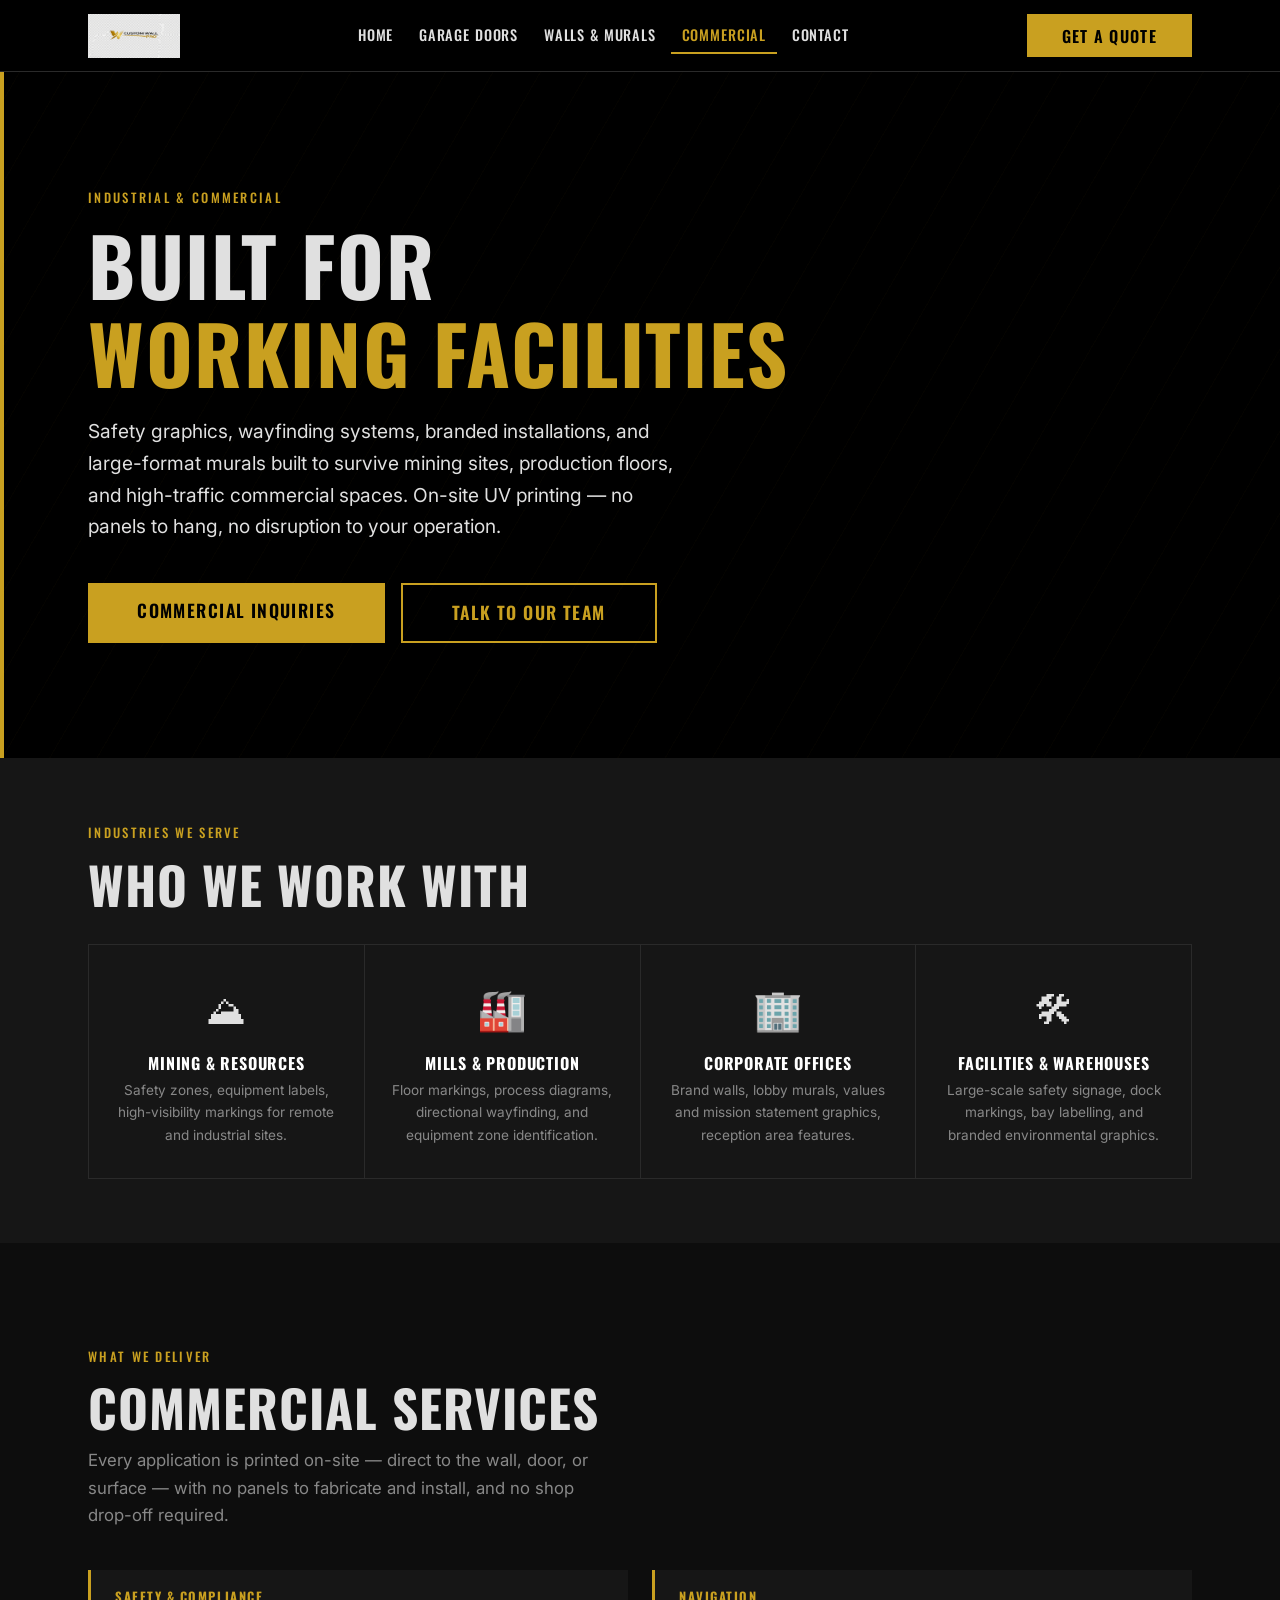
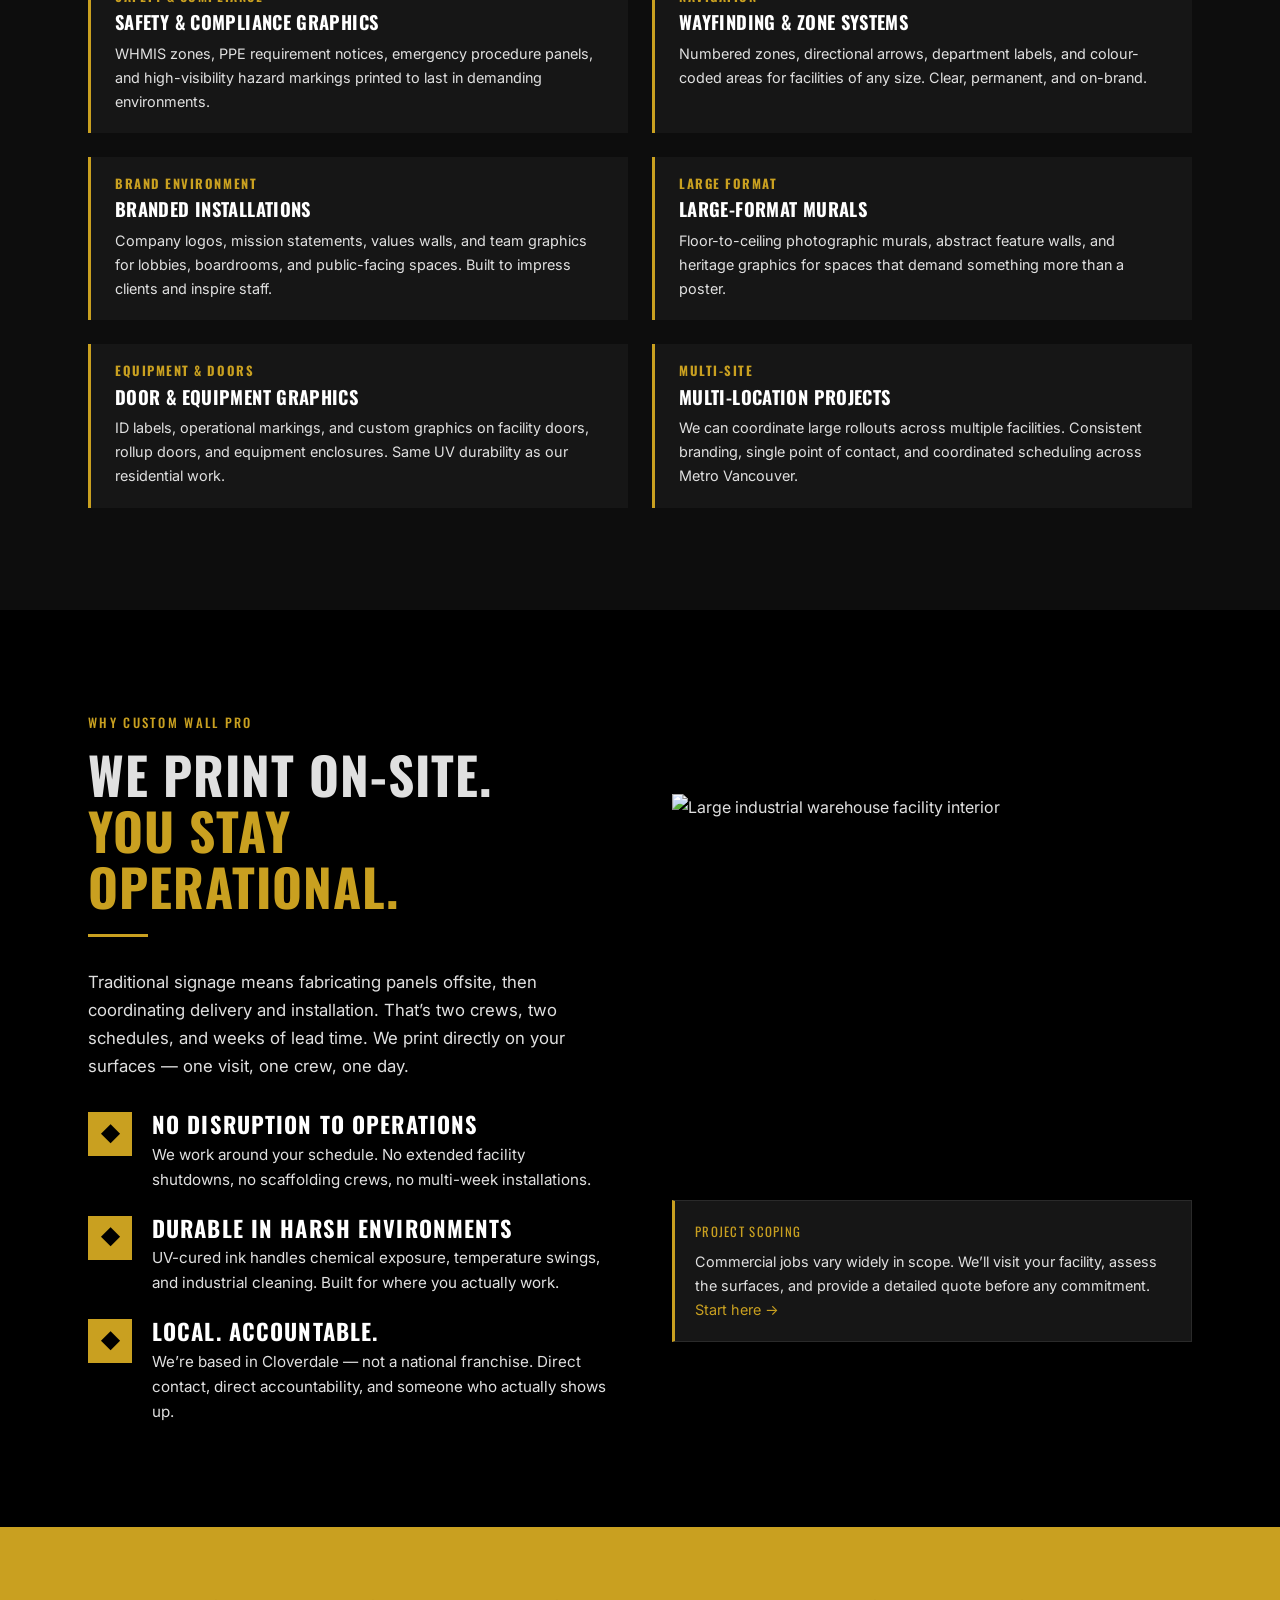
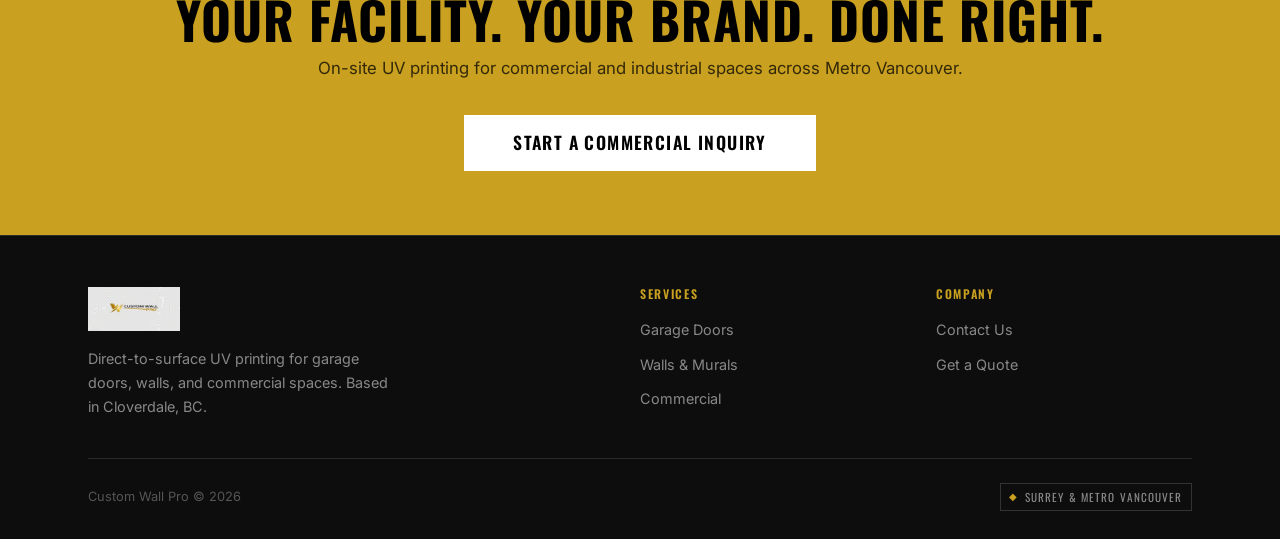
==== commercial.html @ 147f0be0 "Initial commit of Custom Wall Pro static site Six-page marketing site (home, garage doors, walls & m" ====
<!DOCTYPE html>
<html lang="en">
<head>
  <meta charset="UTF-8">
  <meta name="viewport" content="width=device-width, initial-scale=1.0">
  <meta name="description" content="Commercial and industrial UV printing — safety graphics, wayfinding, large-format murals, and branded installations for mining, mills, and corporate facilities. Metro Vancouver.">
  <title>Commercial &amp; Industrial UV Printing | Custom Wall Pro</title>
  <link rel="preconnect" href="https://fonts.googleapis.com">
  <link rel="preconnect" href="https://fonts.gstatic.com" crossorigin>
  <link rel="stylesheet" href="https://fonts.googleapis.com/css2?family=Oswald:wght@400;500;600;700&family=Inter:wght@400;500;600&display=swap">
  <link rel="stylesheet" href="style.css">
  <style>
    .page-hero {
      padding-block: clamp(4rem, 9vw, 8rem);
      background: var(--black);
      position: relative;
      overflow: hidden;
    }
    .page-hero::before {
      content: '';
      position: absolute;
      top: 0; left: 0;
      width: 4px; height: 100%;
      background: var(--gold);
    }
    .page-hero::after {
      content: '';
      position: absolute;
      inset: 0;
      background: repeating-linear-gradient(
        -60deg, transparent, transparent 40px,
        rgba(184,134,11,0.025) 40px, rgba(184,134,11,0.025) 41px
      );
      pointer-events: none;
    }
    .page-hero .container { position: relative; z-index: 2; }

    .industry-grid {
      display: grid;
      gap: 1px;
      background: var(--border);
      border: 1px solid var(--border);
    }
    @media (min-width: 600px) {
      .industry-grid { grid-template-columns: repeat(2, 1fr); }
    }
    @media (min-width: 900px) {
      .industry-grid { grid-template-columns: repeat(4, 1fr); }
    }
    .industry-cell {
      background: var(--black-3);
      padding: 2rem 1.5rem;
      text-align: center;
    }
    .industry-cell .ind-icon {
      font-size: 2.5rem;
      display: block;
      margin-bottom: 0.75rem;
    }
    .industry-cell h4 {
      color: var(--white);
      font-size: 1rem;
      margin-bottom: 0.4rem;
    }
    .industry-cell p {
      color: var(--muted);
      font-size: 0.85rem;
    }

    .service-list {
      display: grid;
      gap: 1.5rem;
    }
    @media (min-width: 680px) {
      .service-list { grid-template-columns: repeat(2, 1fr); }
    }
    .service-block {
      border-left: 3px solid var(--gold);
      padding: 1.25rem 1.5rem;
      background: var(--black-3);
    }
    .service-block h4 {
      color: var(--gold);
      font-family: var(--font-head);
      font-size: 0.8rem;
      letter-spacing: 0.12em;
      text-transform: uppercase;
      margin-bottom: 0.5rem;
    }
    .service-block h3 {
      color: var(--white);
      font-size: 1.15rem;
      margin-bottom: 0.6rem;
    }
    .service-block p {
      color: var(--text);
      font-size: 0.9rem;
    }
  </style>
</head>
<body>

<!-- ── NAV ── -->
<nav class="nav" role="navigation" aria-label="Main navigation">
  <div class="container nav-inner">
    <a href="index.html" class="nav-logo" aria-label="Custom Wall Pro — Home">
      <img src="logo.png?v=2" alt="Custom Wall Pro" class="nav-logo-img">
    </a>
    <button class="nav-toggle" id="navToggle" aria-label="Open menu" aria-expanded="false">
      <span></span><span></span><span></span>
    </button>
    <nav class="nav-links" aria-label="Primary">
      <a href="index.html">Home</a>
      <a href="garage-doors.html">Garage Doors</a>
      <a href="walls-murals.html">Walls &amp; Murals</a>
      <a href="commercial.html">Commercial</a>
      <a href="contact.html">Contact</a>
    </nav>
    <a href="quote.html" class="btn btn-gold nav-cta">Get a Quote</a>
  </div>
</nav>
<div class="nav-drawer" id="navDrawer" aria-label="Mobile menu">
  <a href="index.html">Home</a>
  <a href="garage-doors.html">Garage Doors</a>
  <a href="walls-murals.html">Walls &amp; Murals</a>
  <a href="commercial.html">Commercial</a>
  <a href="contact.html">Contact</a>
  <a href="quote.html" class="btn btn-gold">Get a Free Quote</a>
</div>

<!-- ── PAGE HERO ── -->
<section class="page-hero" aria-labelledby="page-heading">
  <div class="container">
    <span class="eyebrow">Industrial &amp; Commercial</span>
    <h1 id="page-heading">Built for<br><span class="text-gold">Working Facilities</span></h1>
    <p class="hero-sub" style="margin-top:1.25rem;max-width:600px;">
      Safety graphics, wayfinding systems, branded installations, and large-format murals
      built to survive mining sites, production floors, and high-traffic commercial spaces.
      On-site UV printing &mdash; no panels to hang, no disruption to your operation.
    </p>
    <div style="margin-top:2.5rem;display:flex;flex-wrap:wrap;gap:1rem;">
      <a href="quote.html" class="btn btn-gold btn-lg">Commercial Inquiries</a>
      <a href="contact.html" class="btn btn-outline btn-lg">Talk to Our Team</a>
    </div>
  </div>
</section>

<!-- ── INDUSTRIES ── -->
<section class="section--sm bg-dark-2" aria-labelledby="industries-heading">
  <div class="container">
    <span class="eyebrow">Industries We Serve</span>
    <h2 id="industries-heading" style="margin-bottom:2rem;">Who We Work With</h2>
    <div class="industry-grid" role="list">
      <div class="industry-cell" role="listitem">
        <span class="ind-icon" aria-hidden="true">&#9968;</span>
        <h4>Mining &amp; Resources</h4>
        <p>Safety zones, equipment labels, high-visibility markings for remote and industrial sites.</p>
      </div>
      <div class="industry-cell" role="listitem">
        <span class="ind-icon" aria-hidden="true">&#127981;</span>
        <h4>Mills &amp; Production</h4>
        <p>Floor markings, process diagrams, directional wayfinding, and equipment zone identification.</p>
      </div>
      <div class="industry-cell" role="listitem">
        <span class="ind-icon" aria-hidden="true">&#127970;</span>
        <h4>Corporate Offices</h4>
        <p>Brand walls, lobby murals, values and mission statement graphics, reception area features.</p>
      </div>
      <div class="industry-cell" role="listitem">
        <span class="ind-icon" aria-hidden="true">&#128736;</span>
        <h4>Facilities &amp; Warehouses</h4>
        <p>Large-scale safety signage, dock markings, bay labelling, and branded environmental graphics.</p>
      </div>
    </div>
  </div>
</section>

<!-- ── SERVICES ── -->
<section class="section bg-dark" aria-labelledby="services-heading">
  <div class="container">
    <span class="eyebrow">What We Deliver</span>
    <h2 id="services-heading" style="margin-bottom:0.75rem;">Commercial Services</h2>
    <p style="color:var(--muted);margin-bottom:2.5rem;max-width:520px;">
      Every application is printed on-site &mdash; direct to the wall, door, or surface &mdash;
      with no panels to fabricate and install, and no shop drop-off required.
    </p>
    <div class="service-list" role="list">
      <div class="service-block" role="listitem">
        <h4>Safety &amp; Compliance</h4>
        <h3>Safety &amp; Compliance Graphics</h3>
        <p>WHMIS zones, PPE requirement notices, emergency procedure panels, and high-visibility
          hazard markings printed to last in demanding environments.</p>
      </div>
      <div class="service-block" role="listitem">
        <h4>Navigation</h4>
        <h3>Wayfinding &amp; Zone Systems</h3>
        <p>Numbered zones, directional arrows, department labels, and colour-coded areas
          for facilities of any size. Clear, permanent, and on-brand.</p>
      </div>
      <div class="service-block" role="listitem">
        <h4>Brand Environment</h4>
        <h3>Branded Installations</h3>
        <p>Company logos, mission statements, values walls, and team graphics for lobbies,
          boardrooms, and public-facing spaces. Built to impress clients and inspire staff.</p>
      </div>
      <div class="service-block" role="listitem">
        <h4>Large Format</h4>
        <h3>Large-Format Murals</h3>
        <p>Floor-to-ceiling photographic murals, abstract feature walls, and heritage graphics
          for spaces that demand something more than a poster.</p>
      </div>
      <div class="service-block" role="listitem">
        <h4>Equipment &amp; Doors</h4>
        <h3>Door &amp; Equipment Graphics</h3>
        <p>ID labels, operational markings, and custom graphics on facility doors,
          rollup doors, and equipment enclosures. Same UV durability as our residential work.</p>
      </div>
      <div class="service-block" role="listitem">
        <h4>Multi-Site</h4>
        <h3>Multi-Location Projects</h3>
        <p>We can coordinate large rollouts across multiple facilities. Consistent branding,
          single point of contact, and coordinated scheduling across Metro Vancouver.</p>
      </div>
    </div>
  </div>
</section>

<!-- ── WHY US ── -->
<section class="section bg-black" aria-labelledby="why-heading">
  <div class="container">
    <div class="two-col">
      <div>
        <span class="eyebrow">Why Custom Wall Pro</span>
        <h2 id="why-heading">We Print On-Site.<br><span class="text-gold">You Stay Operational.</span></h2>
        <div class="gold-rule"></div>
        <p style="margin-bottom:2rem;">
          Traditional signage means fabricating panels offsite, then coordinating delivery
          and installation. That&rsquo;s two crews, two schedules, and weeks of lead time.
          We print directly on your surfaces &mdash; one visit, one crew, one day.
        </p>
        <div class="feature-list" role="list">
          <div class="feature-item" role="listitem">
            <div class="feature-icon" aria-hidden="true">&#9670;</div>
            <div class="feature-text">
              <h4>No Disruption to Operations</h4>
              <p>We work around your schedule. No extended facility shutdowns, no scaffolding crews, no multi-week installations.</p>
            </div>
          </div>
          <div class="feature-item" role="listitem">
            <div class="feature-icon" aria-hidden="true">&#9670;</div>
            <div class="feature-text">
              <h4>Durable in Harsh Environments</h4>
              <p>UV-cured ink handles chemical exposure, temperature swings, and industrial cleaning. Built for where you actually work.</p>
            </div>
          </div>
          <div class="feature-item" role="listitem">
            <div class="feature-icon" aria-hidden="true">&#9670;</div>
            <div class="feature-text">
              <h4>Local. Accountable.</h4>
              <p>We&rsquo;re based in Cloverdale &mdash; not a national franchise. Direct contact, direct accountability, and someone who actually shows up.</p>
            </div>
          </div>
        </div>
      </div>
      <div class="two-col-img">
        <img src="https://images.unsplash.com/photo-1504307651254-35680f356dfd?auto=format&fit=crop&w=800&q=80" alt="Large industrial warehouse facility interior" loading="lazy">
        <div style="margin-top:1rem;background:var(--black-3);border:1px solid var(--border);border-left:3px solid var(--gold);padding:1.25rem;">
          <p style="font-family:var(--font-head);font-size:0.8rem;letter-spacing:0.1em;text-transform:uppercase;color:var(--gold);margin-bottom:0.5rem;">Project Scoping</p>
          <p style="font-size:0.9rem;color:var(--text);">
            Commercial jobs vary widely in scope. We&rsquo;ll visit your facility, assess the surfaces,
            and provide a detailed quote before any commitment.
            <a href="quote.html" style="color:var(--gold);"> Start here &rarr;</a>
          </p>
        </div>
      </div>
    </div>
  </div>
</section>

<!-- ── CTA ── -->
<section class="callout-strip" aria-label="Call to action">
  <div class="container">
    <h2>Your Facility. Your Brand. Done Right.</h2>
    <p>On-site UV printing for commercial and industrial spaces across Metro Vancouver.</p>
    <a href="quote.html" class="btn btn-white btn-lg">Start a Commercial Inquiry</a>
  </div>
</section>

<!-- ── FOOTER ── -->
<footer class="footer" role="contentinfo">
  <div class="container">
    <div class="footer-grid">
      <div class="footer-brand">
        <a href="index.html" class="nav-logo" aria-label="Custom Wall Pro">
          <img src="logo.png?v=2" alt="Custom Wall Pro" class="nav-logo-img nav-logo-img--sm">
        </a>
        <p>Direct-to-surface UV printing for garage doors, walls, and commercial spaces. Based in Cloverdale, BC.</p>
      </div>
      <div class="footer-col">
        <h4>Services</h4>
        <ul>
          <li><a href="garage-doors.html">Garage Doors</a></li>
          <li><a href="walls-murals.html">Walls &amp; Murals</a></li>
          <li><a href="commercial.html">Commercial</a></li>
        </ul>
      </div>
      <div class="footer-col">
        <h4>Company</h4>
        <ul>
          <li><a href="contact.html">Contact Us</a></li>
          <li><a href="quote.html">Get a Quote</a></li>
        </ul>
      </div>
    </div>
    <div class="footer-bottom">
      <span>Custom Wall Pro &copy; 2026</span>
      <span class="footer-badge">Surrey &amp; Metro Vancouver</span>
    </div>
  </div>
</footer>

<script src="main.js"></script>
</body>
</html>
---- style.css ----
/* ─── CUSTOM WALL PRO — SHARED STYLES ─────────────────────────────────────── */

:root {
  --black:    #000000;
  --black-2:  #0d0d0d;
  --black-3:  #161616;
  --black-4:  #222222;
  --gold:     #C9A020;
  --gold-l:   #DEB540;
  --gold-d:   #9E7C08;
  --white:    #FFFFFF;
  --text:     #E0E0E0;
  --muted:    #888888;
  --border:   #2a2a2a;

  --nav-h:   72px;
  --max-w:   1200px;
  --pad-x:   clamp(1.25rem, 5vw, 3rem);
  --section: clamp(4rem, 8vw, 7rem);

  --font-head: 'Oswald', sans-serif;
  --font-body: 'Inter', -apple-system, BlinkMacSystemFont, sans-serif;
}

/* ── RESET ── */
*, *::before, *::after { box-sizing: border-box; margin: 0; padding: 0; }
html { font-size: 16px; scroll-behavior: smooth; }
body {
  font-family: var(--font-body);
  background: var(--black);
  color: var(--text);
  line-height: 1.65;
  -webkit-font-smoothing: antialiased;
}
img { display: block; max-width: 100%; height: auto; }
a { color: inherit; text-decoration: none; }
ul { list-style: none; }
button { cursor: pointer; border: none; background: none; font: inherit; }

/* ── LAYOUT ── */
.container {
  width: 100%;
  max-width: var(--max-w);
  margin-inline: auto;
  padding-inline: var(--pad-x);
}
.section { padding-block: var(--section); }
.section--sm { padding-block: clamp(3rem, 5vw, 5rem); }

/* ── TYPOGRAPHY ── */
h1, h2, h3, h4 {
  font-family: var(--font-head);
  font-weight: 700;
  line-height: 1.1;
  text-transform: uppercase;
  letter-spacing: 0.02em;
}
h1 { font-size: clamp(2.6rem, 7vw, 5rem); }
h2 { font-size: clamp(2rem, 4.5vw, 3.2rem); }
h3 { font-size: clamp(1.4rem, 3vw, 2rem); }
h4 { font-size: clamp(1.1rem, 2vw, 1.4rem); letter-spacing: 0.05em; }
p  { font-size: clamp(0.95rem, 1.5vw, 1.05rem); }

.text-gold { color: var(--gold); }
.text-muted { color: var(--muted); }
.eyebrow {
  font-family: var(--font-head);
  font-size: 0.8rem;
  letter-spacing: 0.18em;
  text-transform: uppercase;
  color: var(--gold);
  font-weight: 500;
  display: block;
  margin-bottom: 0.75rem;
}

/* ── BUTTONS ── */
.btn {
  display: inline-block;
  padding: 0.85em 2.2em;
  font-family: var(--font-head);
  font-size: 1rem;
  font-weight: 600;
  letter-spacing: 0.08em;
  text-transform: uppercase;
  line-height: 1;
  transition: background 0.18s, color 0.18s, transform 0.12s;
  white-space: nowrap;
}
.btn:active { transform: scale(0.97); }

.btn-gold {
  background: var(--gold);
  color: var(--black);
}
.btn-gold:hover { background: var(--gold-l); }

.btn-outline {
  background: transparent;
  color: var(--gold);
  border: 2px solid var(--gold);
}
.btn-outline:hover { background: var(--gold); color: var(--black); }

.btn-white {
  background: var(--white);
  color: var(--black);
}
.btn-white:hover { background: var(--text); }

.btn-lg { padding: 1.1em 2.8em; font-size: 1.1rem; }

/* ── DIVIDER ── */
.gold-rule {
  width: 60px;
  height: 3px;
  background: var(--gold);
  margin: 1.25rem 0 2rem;
}
.gold-rule--center { margin-inline: auto; }

/* ── NAV ── */
.nav {
  position: sticky;
  top: 0;
  z-index: 100;
  height: var(--nav-h);
  background: var(--black);
  border-bottom: 1px solid var(--border);
}
.nav-inner {
  display: flex;
  align-items: center;
  justify-content: space-between;
  height: 100%;
  gap: 1.5rem;
}
.nav-logo {
  display: flex;
  align-items: center;
  flex-shrink: 0;
}
.nav-logo img {
  height: 44px;
  width: auto;
  display: block;
}
.nav-logo-svg {
  height: 40px;
  width: auto;
  display: block;
}
.nav-logo-img {
  display: block;
  height: 44px;
  width: auto;
}
.nav-logo-img--sm {
  height: 32px;
}
.nav-logo-text {
  font-family: var(--font-head);
  font-size: 1.25rem;
  font-weight: 700;
  letter-spacing: 0.06em;
  text-transform: uppercase;
  color: var(--white);
  line-height: 1;
}
.nav-logo-text span { color: var(--gold); }

.nav-links {
  display: none;
  gap: 0.25rem;
  align-items: center;
}
.nav-links a {
  font-family: var(--font-head);
  font-size: 0.9rem;
  font-weight: 500;
  letter-spacing: 0.06em;
  text-transform: uppercase;
  color: var(--text);
  padding: 0.4em 0.75em;
  border-bottom: 2px solid transparent;
  transition: color 0.15s, border-color 0.15s;
}
.nav-links a:hover,
.nav-links a.active { color: var(--gold); border-color: var(--gold); }

.nav-cta {
  flex-shrink: 0;
  display: none;
}

.nav-toggle {
  display: flex;
  flex-direction: column;
  justify-content: center;
  gap: 5px;
  width: 36px;
  height: 36px;
  padding: 4px;
  flex-shrink: 0;
}
.nav-toggle span {
  display: block;
  height: 2px;
  background: var(--white);
  border-radius: 1px;
  transition: transform 0.25s, opacity 0.2s;
  transform-origin: center;
}
.nav-toggle.open span:nth-child(1) { transform: translateY(7px) rotate(45deg); }
.nav-toggle.open span:nth-child(2) { opacity: 0; }
.nav-toggle.open span:nth-child(3) { transform: translateY(-7px) rotate(-45deg); }

/* Mobile drawer */
.nav-drawer {
  display: none;
  flex-direction: column;
  background: var(--black-3);
  border-bottom: 1px solid var(--border);
  padding: 1.5rem var(--pad-x) 2rem;
  gap: 0.25rem;
  position: sticky;
  top: var(--nav-h);
  z-index: 99;
}
.nav-drawer.open { display: flex; }
.nav-drawer a {
  font-family: var(--font-head);
  font-size: 1.1rem;
  font-weight: 600;
  letter-spacing: 0.06em;
  text-transform: uppercase;
  color: var(--text);
  padding: 0.65em 0;
  border-bottom: 1px solid var(--border);
  transition: color 0.15s;
}
.nav-drawer a:last-of-type { border-bottom: none; }
.nav-drawer a:hover,
.nav-drawer a.active { color: var(--gold); }
.nav-drawer .btn { margin-top: 1.25rem; width: 100%; text-align: center; }

@media (min-width: 768px) {
  .nav-toggle { display: none; }
  .nav-links { display: flex; }
  .nav-cta { display: inline-block; }
  .nav-drawer { display: none !important; }
}

/* ── HERO ── */
.hero {
  position: relative;
  background: var(--black);
  overflow: hidden;
  padding-block: clamp(5rem, 12vw, 10rem);
}
.hero--dark { background: var(--black-2); }
.hero-content { position: relative; z-index: 2; }
.hero-badge {
  display: inline-flex;
  align-items: center;
  gap: 0.5rem;
  background: var(--gold);
  color: var(--black);
  font-family: var(--font-head);
  font-size: 0.75rem;
  font-weight: 700;
  letter-spacing: 0.12em;
  text-transform: uppercase;
  padding: 0.35em 0.9em;
  margin-bottom: 1.5rem;
}
.hero-sub {
  font-size: clamp(1rem, 2vw, 1.2rem);
  color: var(--text);
  max-width: 580px;
  margin: 1.25rem 0 2.5rem;
}

/* Gold accent line decoration */
.hero::before {
  content: '';
  position: absolute;
  top: 0;
  left: 0;
  width: 4px;
  height: 100%;
  background: var(--gold);
}

/* ── GALLERY GRID ── */
.gallery-grid {
  display: grid;
  grid-template-columns: 1fr;
  gap: 0.75rem;
}
@media (min-width: 480px) {
  .gallery-grid { grid-template-columns: repeat(2, 1fr); }
}
@media (min-width: 900px) {
  .gallery-grid { grid-template-columns: repeat(3, 1fr); gap: 1rem; }
}

.gallery-item {
  position: relative;
  overflow: hidden;
  background: var(--black-3);
  border: 1px solid var(--border);
}
.gallery-item img {
  width: 100%;
  aspect-ratio: 4/3;
  object-fit: cover;
  display: block;
  transition: transform 0.4s;
}
.gallery-item:hover img { transform: scale(1.04); }

.gallery-placeholder {
  width: 100%;
  aspect-ratio: 4/3;
  background: var(--black-3);
  border: 1px dashed #333;
  display: flex;
  flex-direction: column;
  align-items: center;
  justify-content: center;
  gap: 0.5rem;
  color: #444;
}
.gallery-placeholder svg { width: 40px; height: 40px; opacity: 0.4; }
.gallery-placeholder span {
  font-family: var(--font-head);
  font-size: 0.75rem;
  letter-spacing: 0.12em;
  text-transform: uppercase;
}

/* ── FEATURE LIST ── */
.feature-list { display: flex; flex-direction: column; gap: 1.5rem; }
.feature-item { display: flex; gap: 1.25rem; align-items: flex-start; }
.feature-icon {
  flex-shrink: 0;
  width: 44px;
  height: 44px;
  background: var(--gold);
  color: var(--black);
  display: flex;
  align-items: center;
  justify-content: center;
  font-size: 1.25rem;
  font-weight: 700;
}
.feature-text h4 { color: var(--white); margin-bottom: 0.3rem; }
.feature-text p  { color: var(--text); font-size: 0.95rem; }

/* ── CALLOUT STRIP ── */
.callout-strip {
  background: var(--gold);
  color: var(--black);
  padding: clamp(3rem, 5vw, 4.5rem) 0;
  text-align: center;
}
.callout-strip h2 { color: var(--black); margin-bottom: 0.5rem; }
.callout-strip p  { color: rgba(0,0,0,0.75); margin-bottom: 2rem; font-size: 1.05rem; }

/* ── TEASER CARD ── */
.teaser-card {
  background: var(--black-3);
  border: 1px solid var(--border);
  border-top: 3px solid var(--gold);
  padding: clamp(1.75rem, 4vw, 3rem);
}
.teaser-card h3 { color: var(--white); margin-bottom: 0.75rem; }
.teaser-card p  { color: var(--text); margin-bottom: 1.75rem; }

/* ── TWO-COL ── */
.two-col {
  display: grid;
  gap: clamp(2.5rem, 5vw, 4rem);
  align-items: center;
}
@media (min-width: 768px) {
  .two-col { grid-template-columns: 1fr 1fr; }
  .two-col.reverse .two-col-img { order: -1; }
}

.two-col-img { position: relative; }
.two-col-img .img-placeholder {
  width: 100%;
  aspect-ratio: 4/3;
  background: var(--black-3);
  border: 1px dashed #333;
  display: flex;
  align-items: center;
  justify-content: center;
  flex-direction: column;
  gap: 0.5rem;
  color: #444;
}
.two-col-img .img-placeholder span {
  font-family: var(--font-head);
  font-size: 0.75rem;
  letter-spacing: 0.1em;
  text-transform: uppercase;
}
.two-col-img img {
  width: 100%;
  aspect-ratio: 4/3;
  object-fit: cover;
  display: block;
}

/* ── STEP LIST ── */
.steps { display: flex; flex-direction: column; gap: 0; }
.step {
  display: flex;
  gap: 1.5rem;
  padding: 1.5rem 0;
  border-bottom: 1px solid var(--border);
}
.step:last-child { border-bottom: none; }
.step-num {
  flex-shrink: 0;
  font-family: var(--font-head);
  font-size: 2.5rem;
  font-weight: 700;
  color: var(--gold);
  line-height: 1;
  width: 44px;
}
.step-body h4 { color: var(--white); margin-bottom: 0.4rem; margin-top: 0.1rem; }
.step-body p  { color: var(--text); font-size: 0.95rem; }

/* ── FORM ── */
.form-group {
  display: flex;
  flex-direction: column;
  gap: 0.4rem;
  margin-bottom: 1.25rem;
}
.form-group label {
  font-family: var(--font-head);
  font-size: 0.8rem;
  letter-spacing: 0.1em;
  text-transform: uppercase;
  color: var(--muted);
  font-weight: 500;
}
.form-group input,
.form-group select,
.form-group textarea {
  width: 100%;
  background: var(--black-3);
  border: 1px solid var(--border);
  border-radius: 0;
  color: var(--white);
  font-family: var(--font-body);
  font-size: 1rem;
  padding: 0.85em 1em;
  outline: none;
  transition: border-color 0.2s;
  -webkit-appearance: none;
  appearance: none;
}
.form-group select {
  background-image: url("data:image/svg+xml,%3Csvg xmlns='http://www.w3.org/2000/svg' width='12' height='8'%3E%3Cpath d='M0 0l6 8 6-8z' fill='%23C9A020'/%3E%3C/svg%3E");
  background-repeat: no-repeat;
  background-position: right 1em center;
  padding-right: 2.5em;
}
.form-group textarea { resize: vertical; min-height: 120px; }
.form-group input:focus,
.form-group select:focus,
.form-group textarea:focus { border-color: var(--gold); }
.form-group input::placeholder,
.form-group textarea::placeholder { color: #555; }

/* ── FOOTER ── */
.footer {
  background: var(--black-2);
  border-top: 1px solid var(--border);
  padding-block: clamp(2.5rem, 4vw, 4rem) 1.75rem;
}
.footer-grid {
  display: grid;
  gap: 2.5rem;
  margin-bottom: 2.5rem;
}
@media (min-width: 600px) {
  .footer-grid { grid-template-columns: repeat(2, 1fr); }
}
@media (min-width: 900px) {
  .footer-grid { grid-template-columns: 2fr 1fr 1fr; }
}

.footer-brand p {
  color: var(--muted);
  font-size: 0.9rem;
  margin-top: 1rem;
  max-width: 300px;
}
.footer-brand .nav-logo-text { font-size: 1.1rem; }

.footer-col h4 {
  font-family: var(--font-head);
  font-size: 0.75rem;
  letter-spacing: 0.14em;
  text-transform: uppercase;
  color: var(--gold);
  margin-bottom: 1rem;
  font-weight: 600;
}
.footer-col ul { display: flex; flex-direction: column; gap: 0.5rem; }
.footer-col ul li a {
  color: var(--muted);
  font-size: 0.9rem;
  transition: color 0.15s;
}
.footer-col ul li a:hover { color: var(--gold); }

.footer-bottom {
  display: flex;
  flex-wrap: wrap;
  align-items: center;
  justify-content: space-between;
  gap: 0.75rem;
  padding-top: 1.5rem;
  border-top: 1px solid var(--border);
  font-size: 0.8rem;
  color: #555;
}
.footer-badge {
  display: inline-flex;
  align-items: center;
  gap: 0.4rem;
  border: 1px solid #333;
  padding: 0.3em 0.75em;
  font-family: var(--font-head);
  font-size: 0.7rem;
  letter-spacing: 0.1em;
  text-transform: uppercase;
  color: var(--muted);
}
.footer-badge::before {
  content: '◆';
  color: var(--gold);
  font-size: 0.6rem;
}

/* ── SECTION BG VARIANTS ── */
.bg-black  { background: var(--black); }
.bg-dark   { background: var(--black-2); }
.bg-dark-2 { background: var(--black-3); }

/* ── MISC ── */
.tag {
  display: inline-block;
  font-family: var(--font-head);
  font-size: 0.7rem;
  letter-spacing: 0.1em;
  text-transform: uppercase;
  padding: 0.3em 0.75em;
  border: 1px solid var(--gold);
  color: var(--gold);
}
.sr-only {
  position: absolute;
  width: 1px; height: 1px;
  padding: 0; margin: -1px;
  overflow: hidden;
  clip: rect(0,0,0,0);
  white-space: nowrap;
  border: 0;
}
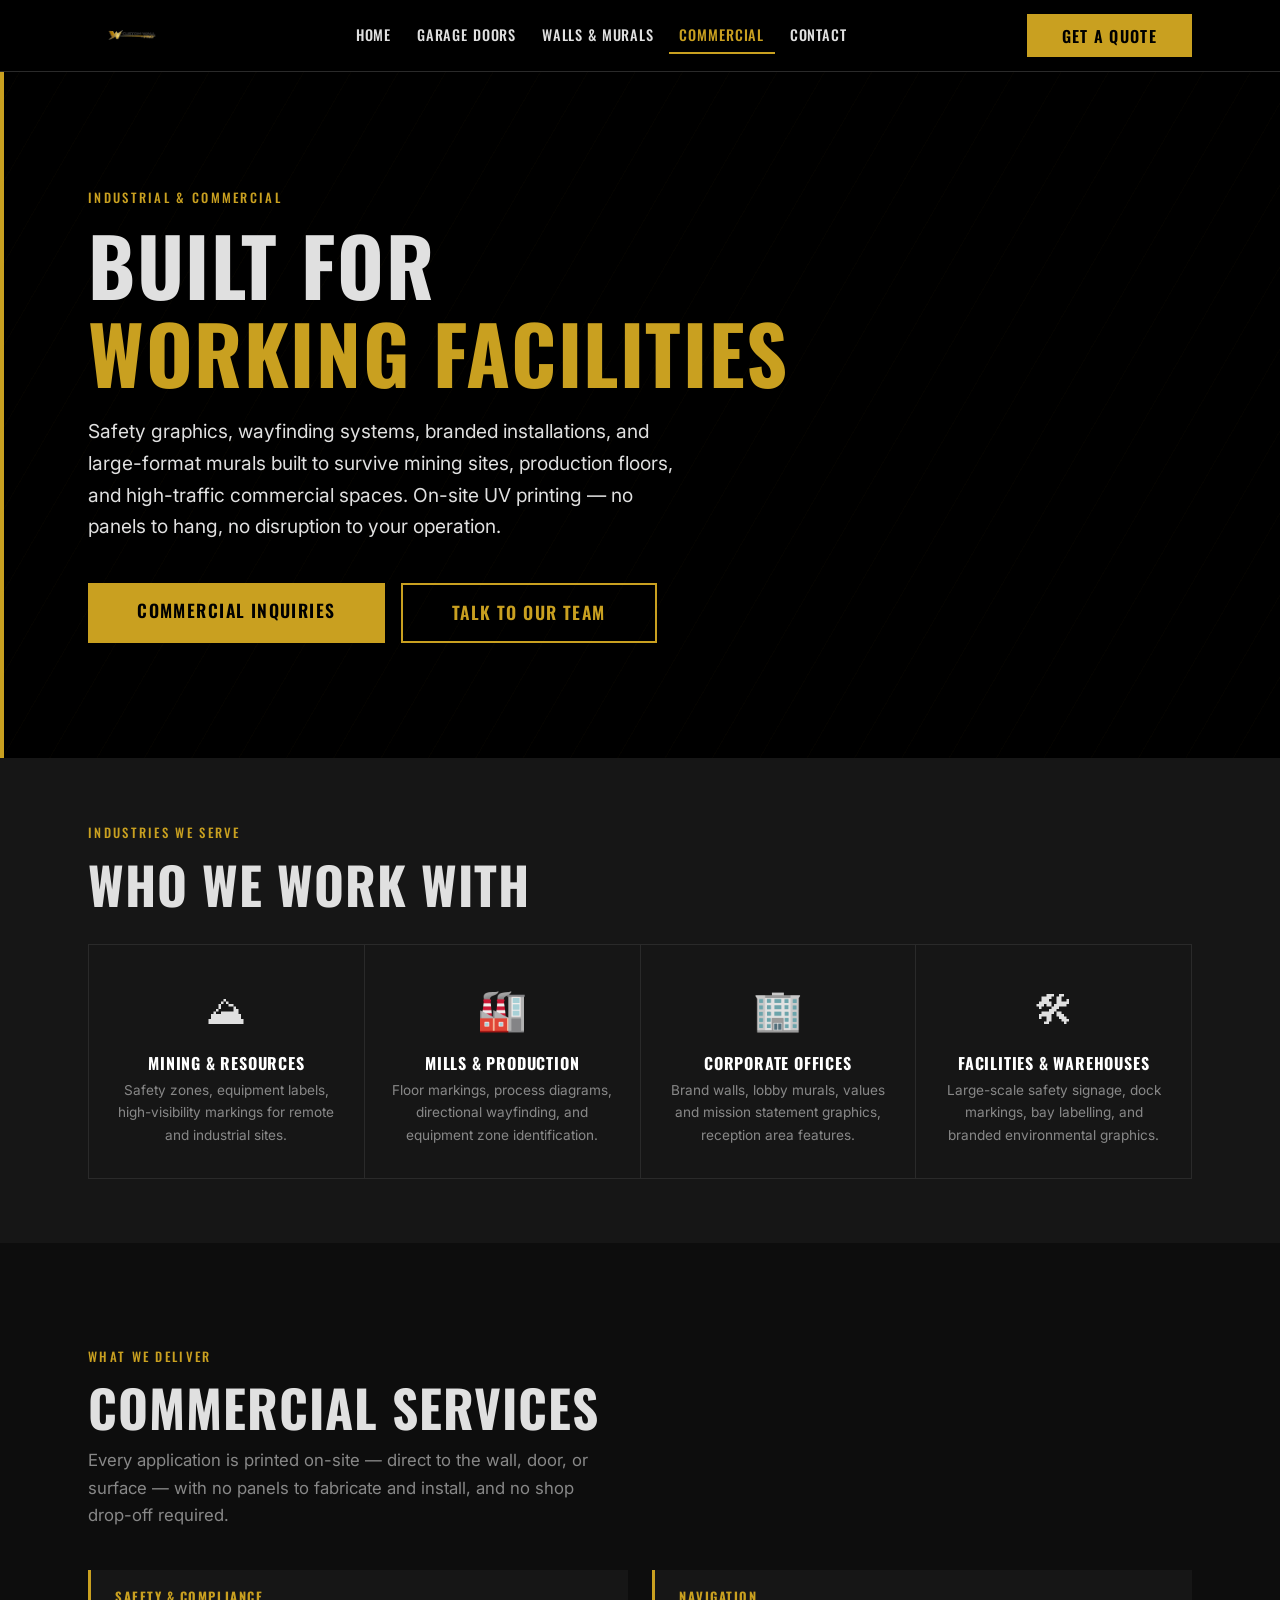
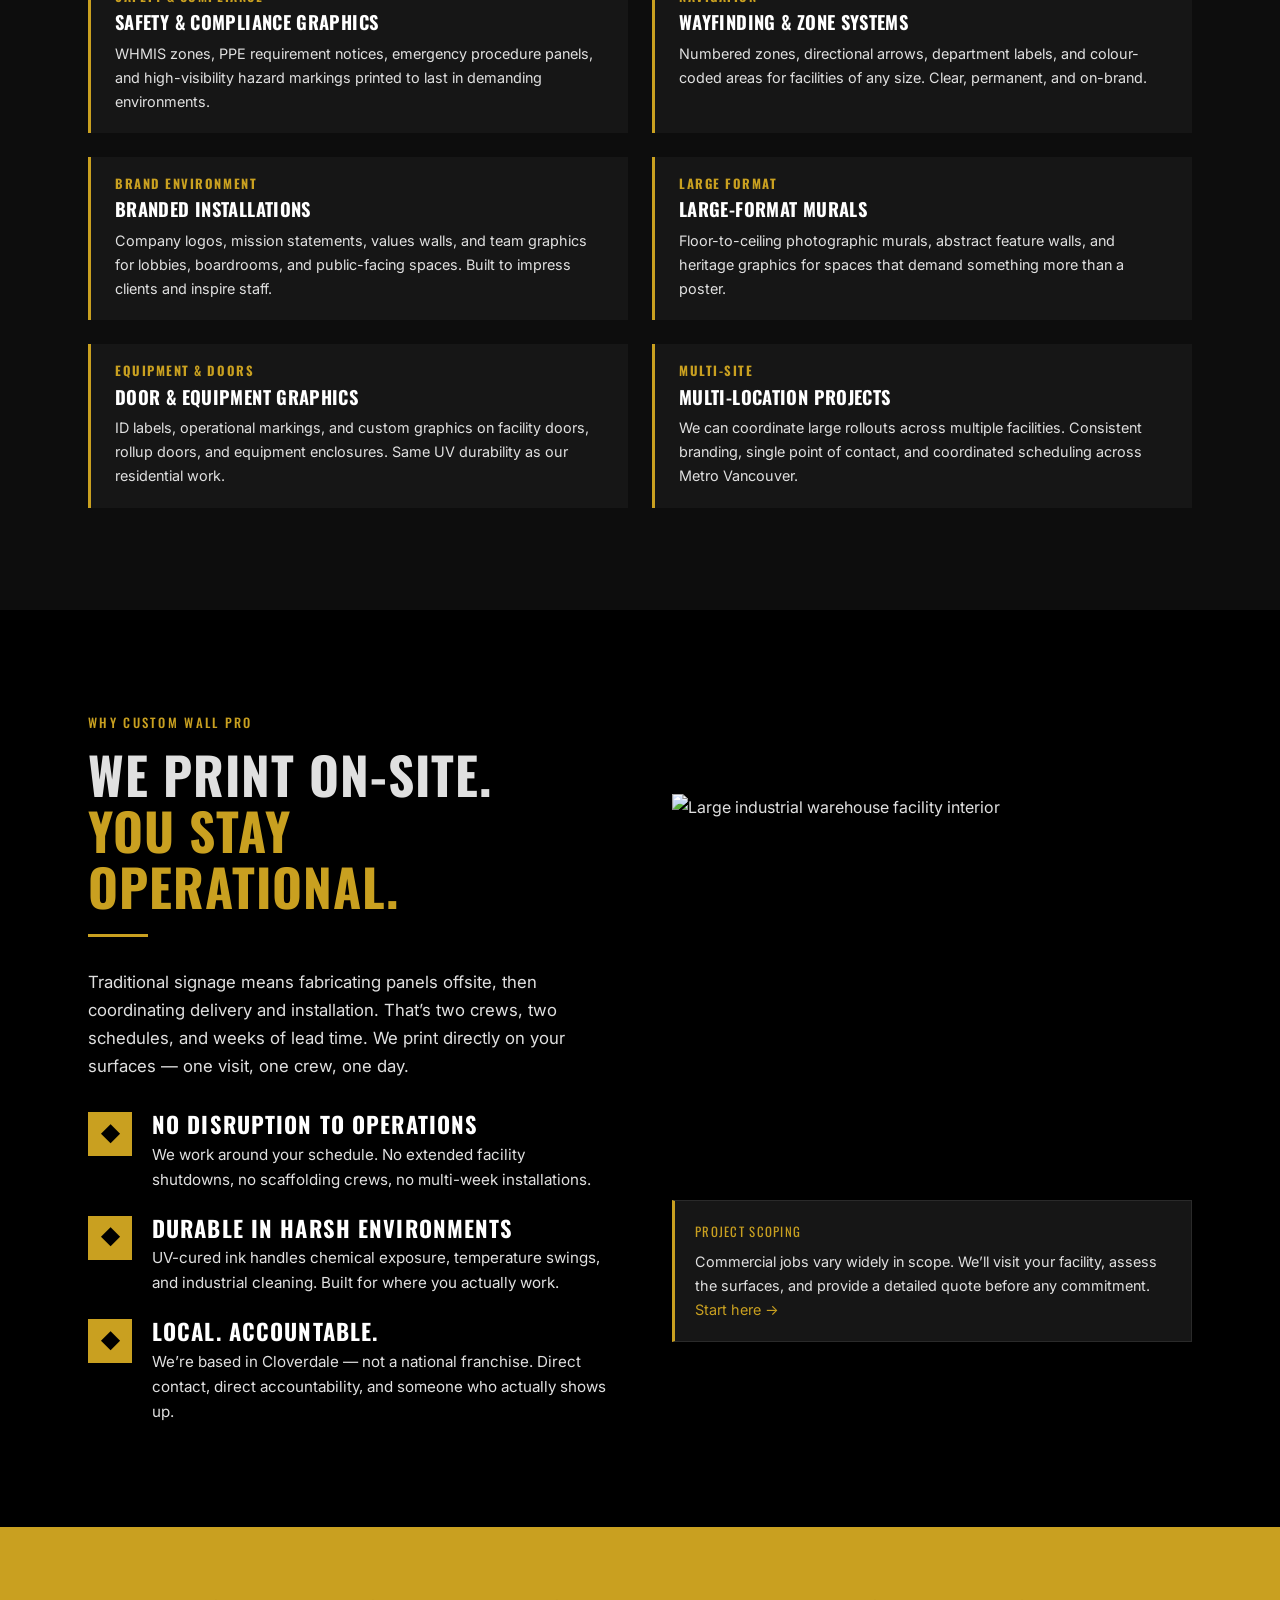
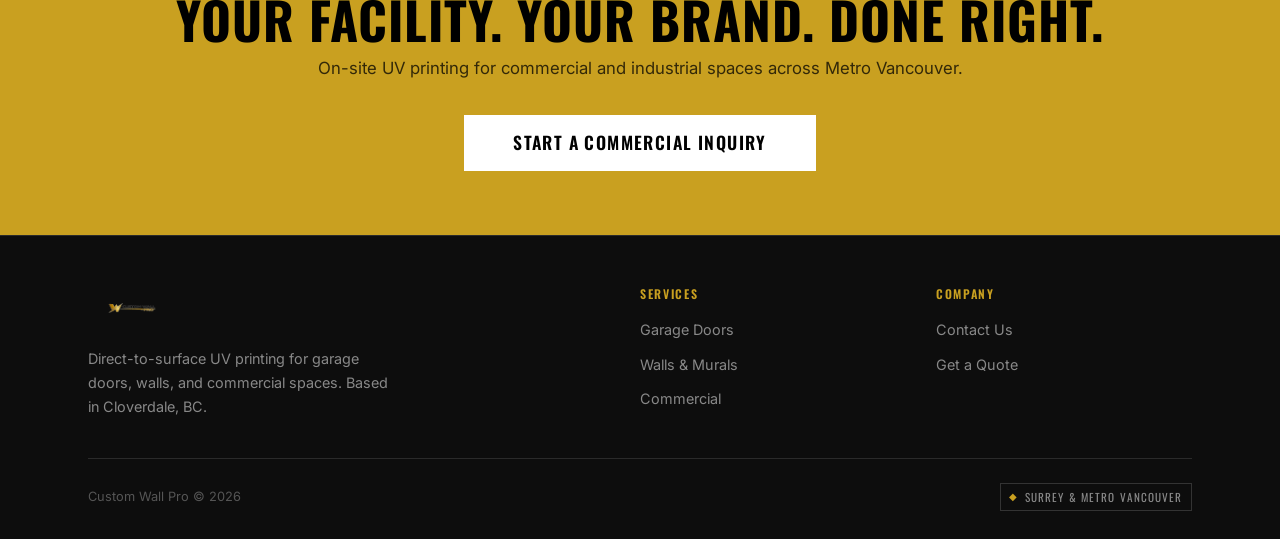
==== commit f56bb321: "Swap logo.png for corrected logo_clean.png Update all img src references across every page to the ne" ====
--- a/commercial.html
+++ b/commercial.html
@@ -104,7 +104,7 @@
 <nav class="nav" role="navigation" aria-label="Main navigation">
   <div class="container nav-inner">
     <a href="index.html" class="nav-logo" aria-label="Custom Wall Pro — Home">
-      <img src="logo.png?v=2" alt="Custom Wall Pro" class="nav-logo-img">
+      <img src="logo_clean.png" alt="Custom Wall Pro" class="nav-logo-img">
     </a>
     <button class="nav-toggle" id="navToggle" aria-label="Open menu" aria-expanded="false">
       <span></span><span></span><span></span>
@@ -292,7 +292,7 @@
     <div class="footer-grid">
       <div class="footer-brand">
         <a href="index.html" class="nav-logo" aria-label="Custom Wall Pro">
-          <img src="logo.png?v=2" alt="Custom Wall Pro" class="nav-logo-img nav-logo-img--sm">
+          <img src="logo_clean.png" alt="Custom Wall Pro" class="nav-logo-img nav-logo-img--sm">
         </a>
         <p>Direct-to-surface UV printing for garage doors, walls, and commercial spaces. Based in Cloverdale, BC.</p>
       </div>
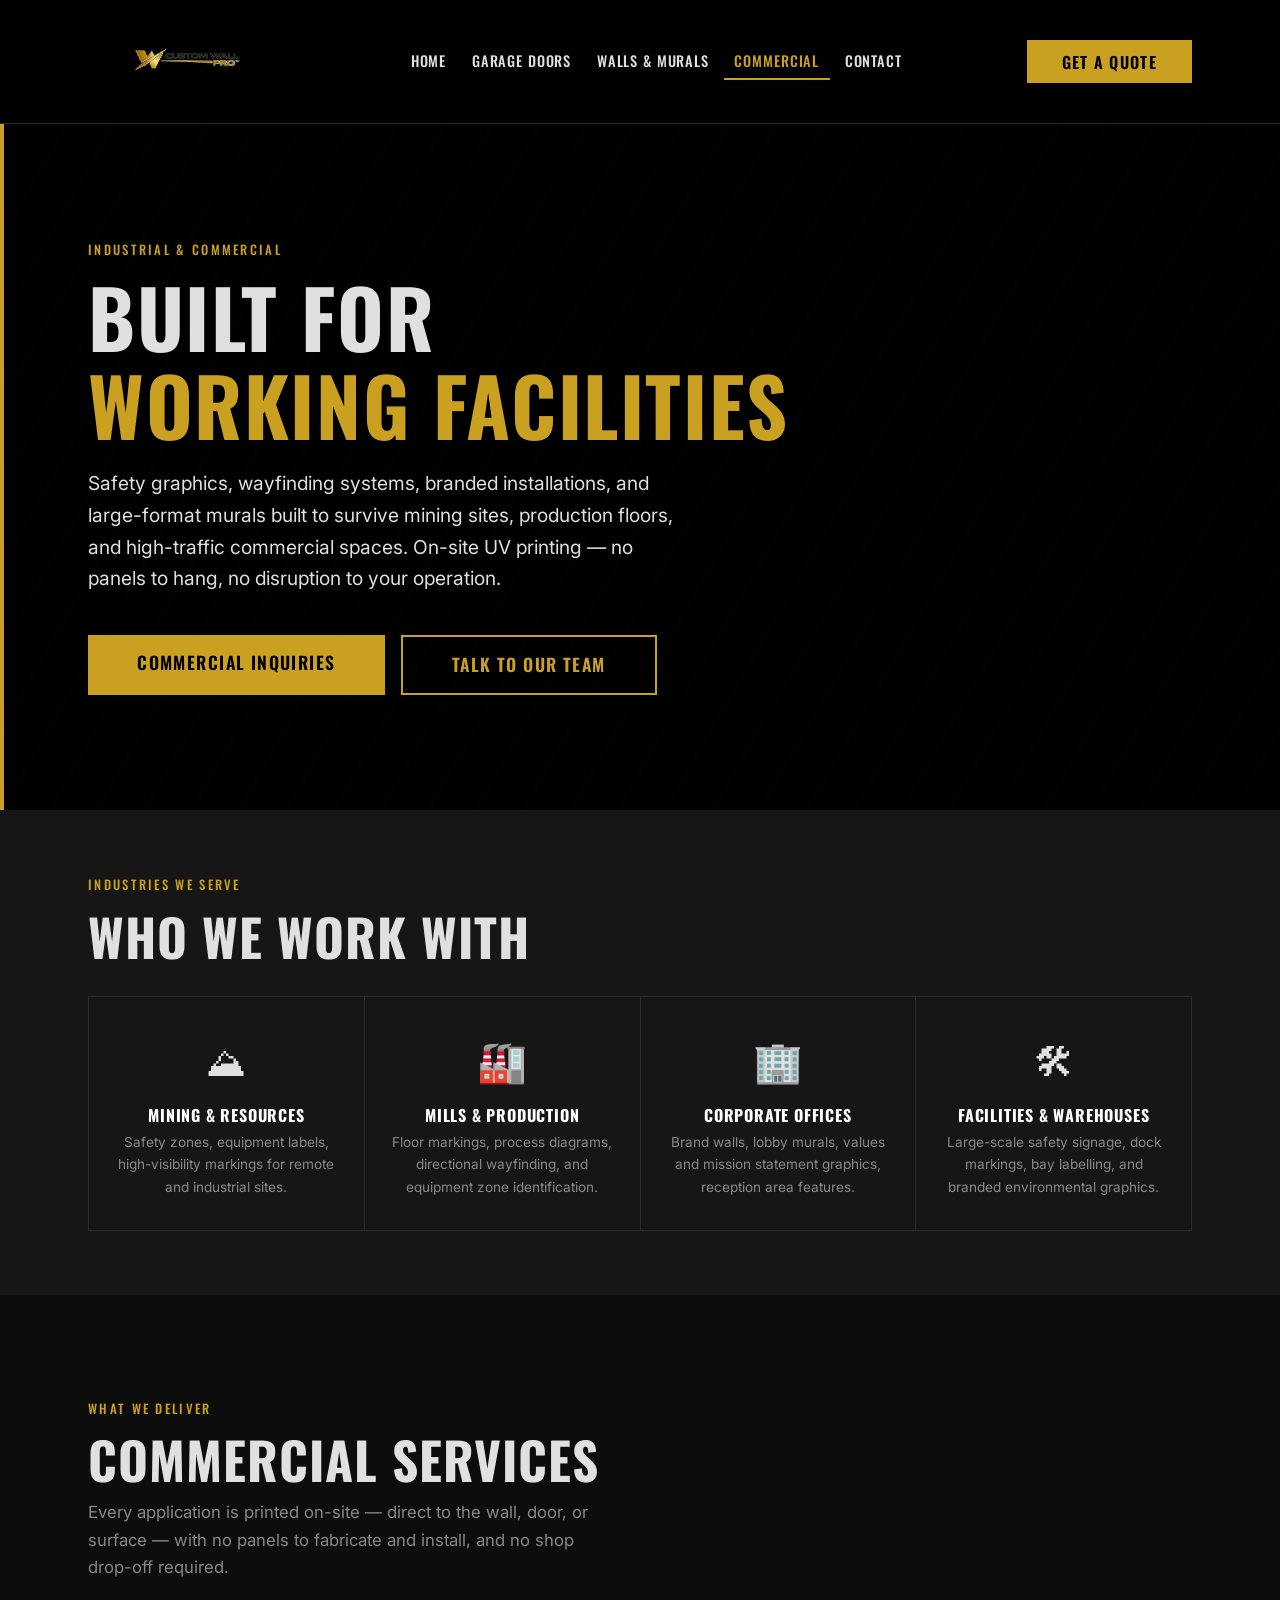
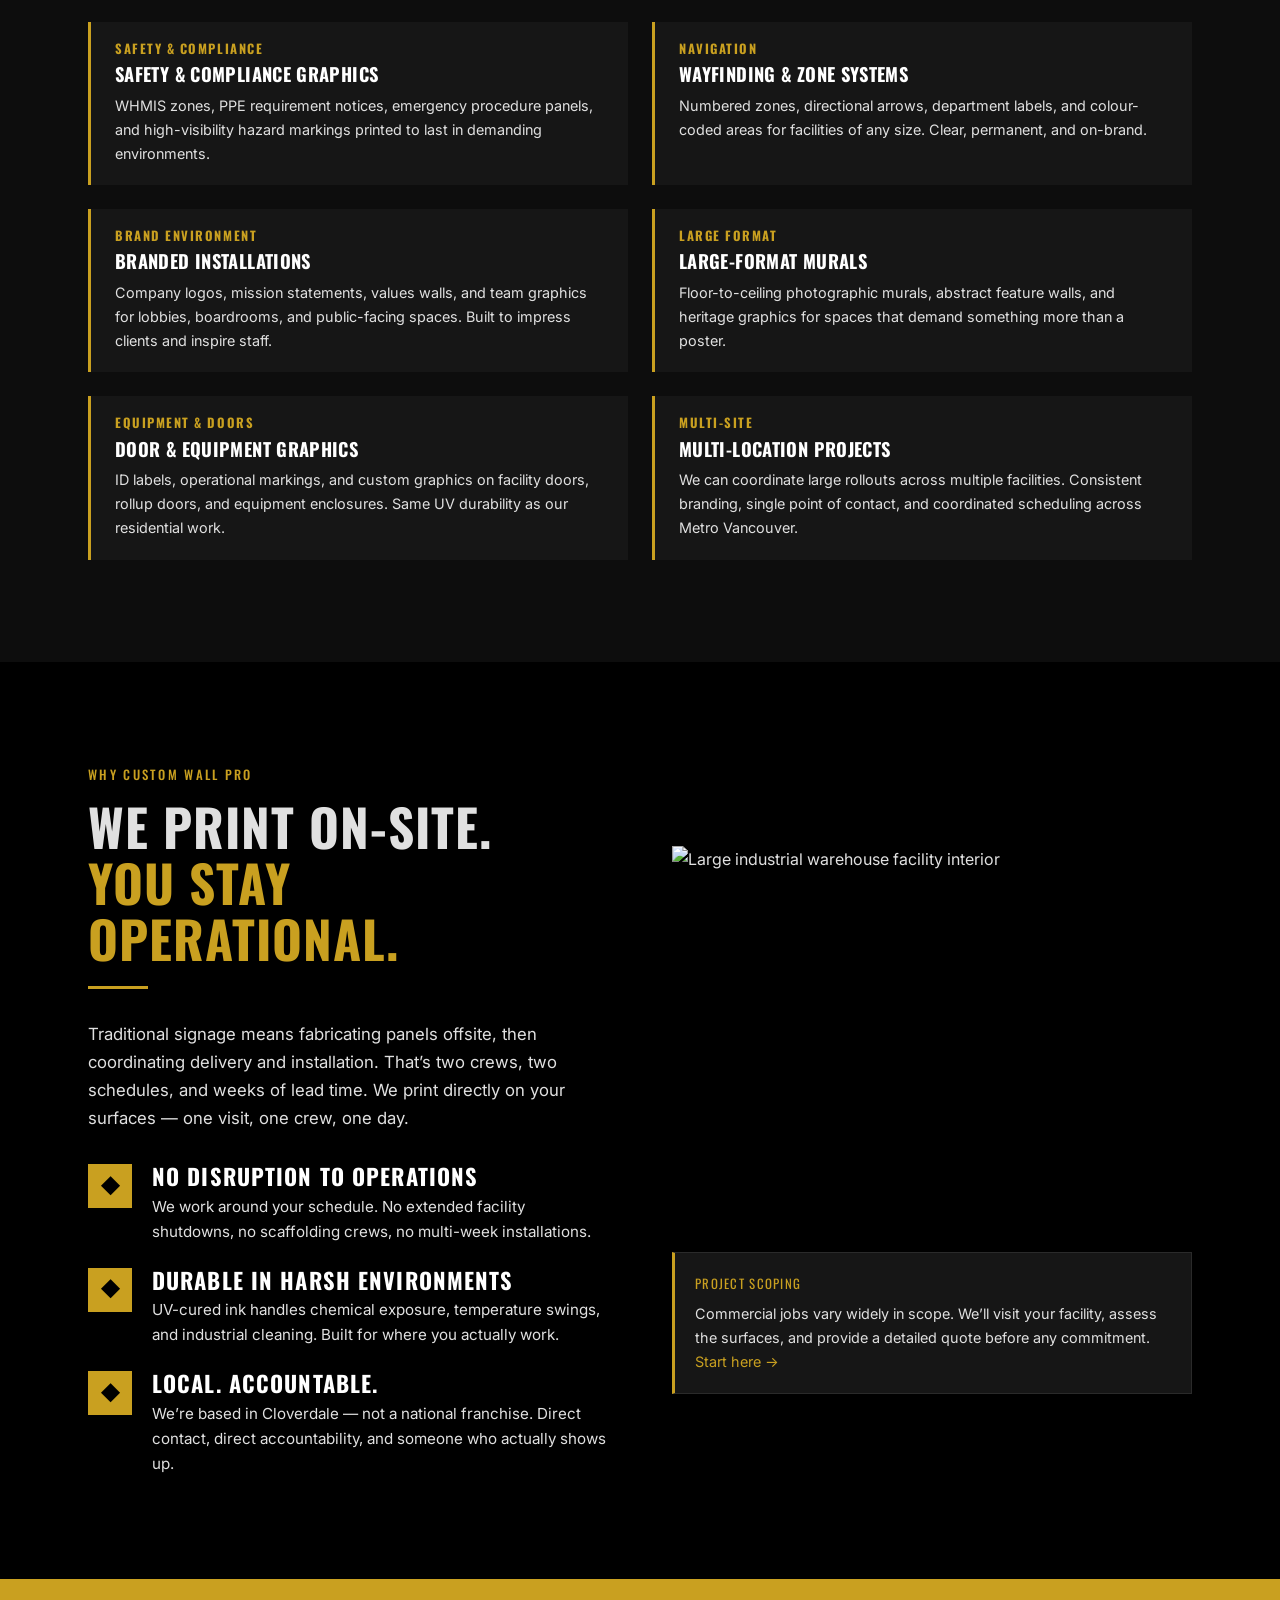
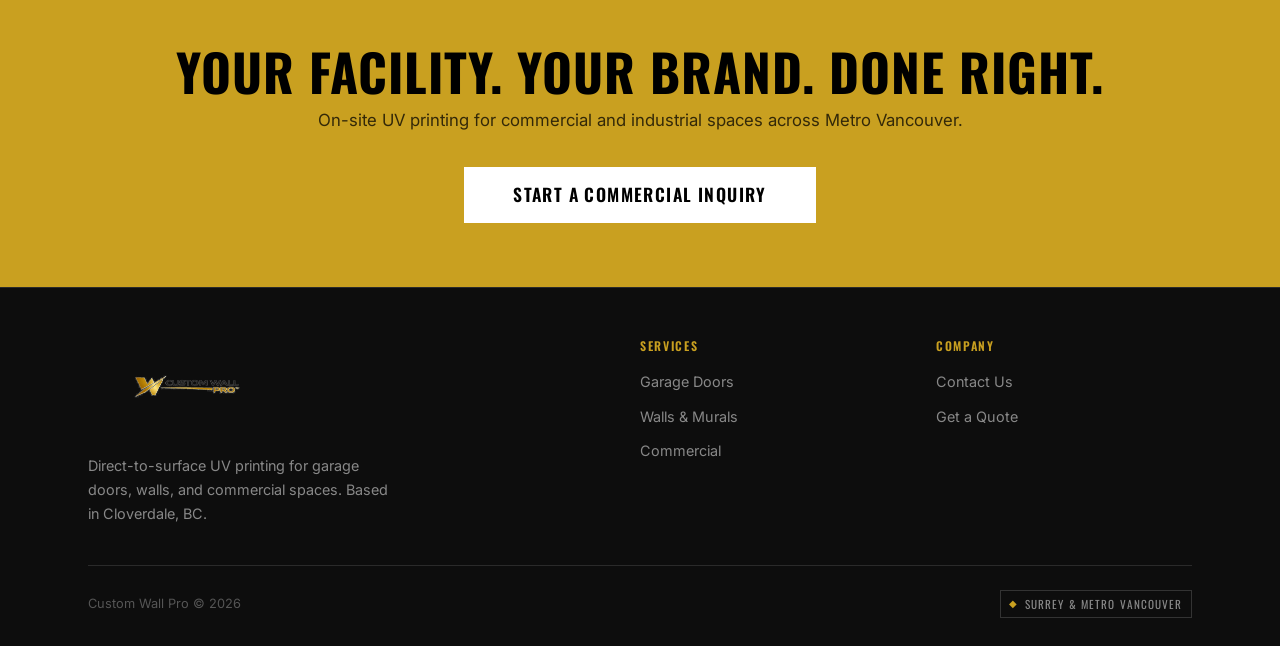
==== commit ae37a654: "Replace free-quote messaging with $200 quote fee credited to job Quotes now cost $200, applied towar" ====
--- a/commercial.html
+++ b/commercial.html
@@ -125,7 +125,7 @@
   <a href="walls-murals.html">Walls &amp; Murals</a>
   <a href="commercial.html">Commercial</a>
   <a href="contact.html">Contact</a>
-  <a href="quote.html" class="btn btn-gold">Get a Free Quote</a>
+  <a href="quote.html" class="btn btn-gold">Get a Quote</a>
 </div>
 
 <!-- ── PAGE HERO ── -->
--- a/style.css
+++ b/style.css
@@ -13,7 +13,7 @@
   --muted:    #888888;
   --border:   #2a2a2a;
 
-  --nav-h:   72px;
+  --nav-h:   124px;
   --max-w:   1200px;
   --pad-x:   clamp(1.25rem, 5vw, 3rem);
   --section: clamp(4rem, 8vw, 7rem);
@@ -141,7 +141,7 @@
   flex-shrink: 0;
 }
 .nav-logo img {
-  height: 44px;
+  height: 99px;
   width: auto;
   display: block;
 }
@@ -152,7 +152,7 @@
 }
 .nav-logo-img {
   display: block;
-  height: 44px;
+  height: 99px;
   width: auto;
 }
 .nav-logo-img--sm {
